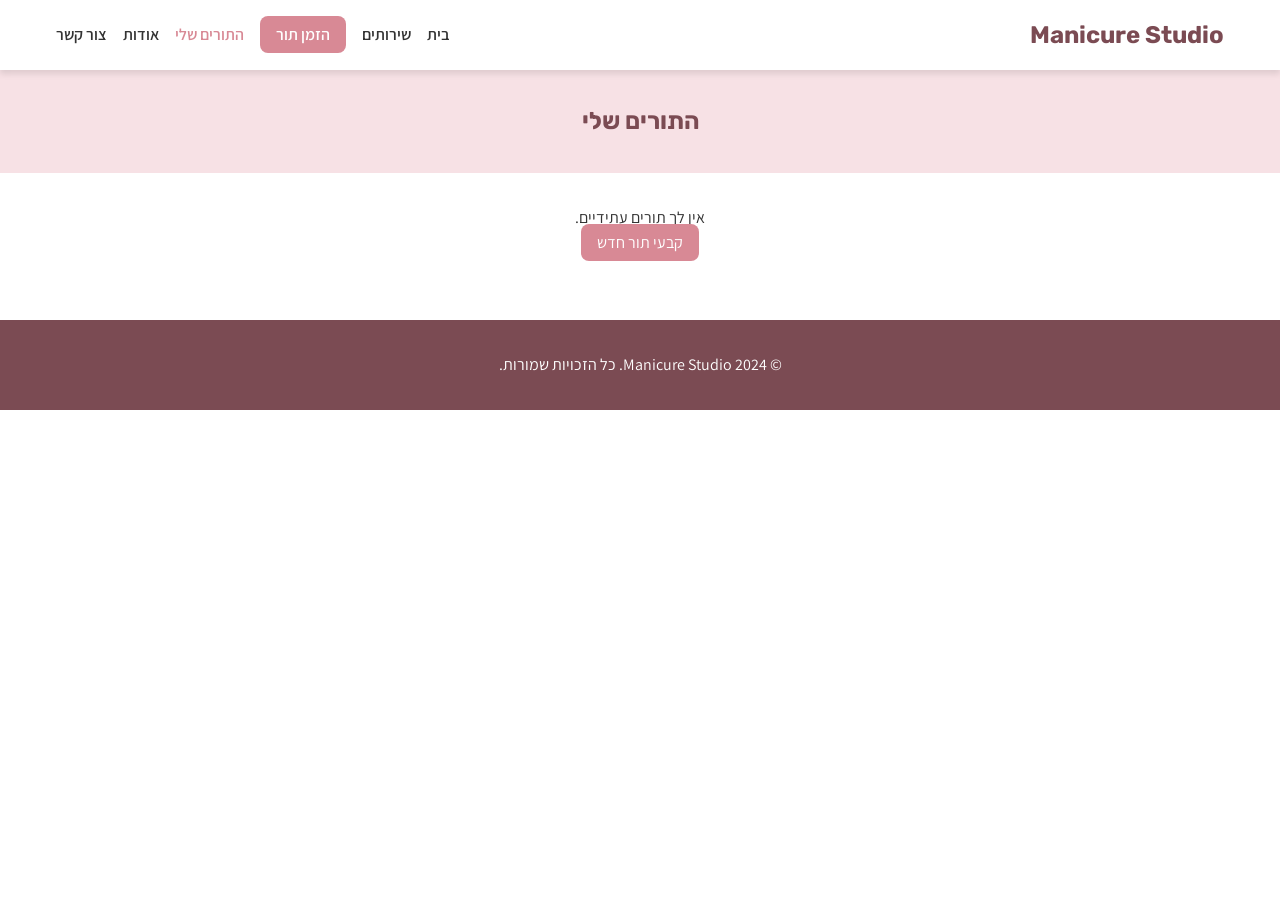
==== appointments.html @ 084a0c17 "Setup services.html head, fonts and css links" ====
<!DOCTYPE html>
<html lang="he" dir="rtl">

<head>
    <meta charset="UTF-8">
    <meta name="viewport" content="width=device-width, initial-scale=1.0">
    <title>התורים שלי - Manicure Studio</title>
    <link rel="stylesheet" href="css/style.css">
    <link rel="stylesheet" href="css/appointments.css">
    <link rel="preconnect" href="https://fonts.googleapis.com">
    <link rel="preconnect" href="https://fonts.gstatic.com" crossorigin>
    <link
        href="https://fonts.googleapis.com/css2?family=Assistant:wght@300;400;600;700&family=Rubik:wght@400;500;700&display=swap"
        rel="stylesheet">
    <script src="https://code.jquery.com/jquery-3.7.1.min.js"></script>
</head>

<body>

    <header class="main-header">
        <div class="container">
            <a href="index.html" class="logo">Manicure Studio</a>
            <nav class="main-nav">
                <button class="nav-toggle" aria-label="פתח תפריט">☰</button>
                <ul class="nav-list">
                    <li><a href="index.html">בית</a></li>
                    <li><a href="services.html">שירותים</a></li>
                    <li><a href="booking.html" class="btn-primary">הזמן תור</a></li>
                    <li><a href="appointments.html" class="active">התורים שלי</a></li>
                    <li><a href="about.html">אודות</a></li>
                    <li><a href="contact.html">צור קשר</a></li>
                </ul>
            </nav>
        </div>
    </header>

    <main>
        <section class="page-header">
            <div class="container">
                <h1>התורים שלי</h1>
            </div>
        </section>

        <section class="appointments-section">
            <div class="container">
                <div id="appointments-list" class="appointments-grid">
                    <!-- Loaded by JS -->
                </div>
                <div id="no-appointments" style="display:none; text-align: center;">
                    <p>אין לך תורים עתידיים.</p>
                    <a href="booking.html" class="btn-primary">קבעי תור חדש</a>
                </div>
            </div>
        </section>
    </main>

    <footer class="main-footer">
        <div class="container">
            <p>&copy; 2024 Manicure Studio. כל הזכויות שמורות.</p>
        </div>
    </footer>

    <script src="js/data.js"></script>
    <script src="js/AppointmentManager.js"></script>
    <script src="js/main.js"></script>
    <script src="js/appointments.js"></script>
</body>

</html>
---- css/style.css ----
:root {
    --primary-color: #d88995;
    /* Dusty Pink */
    --secondary-color: #f7e1e5;
    /* Very Light Pink */
    --text-color: #333333;
    --bg-color: #ffffff;
    --accent-color: #7b4b53;
    --success-color: #4CAF50;
    --error-color: #f44336;

    --font-main: 'Assistant', sans-serif;
    --font-heading: 'Rubik', sans-serif;

    --spacing-sm: 8px;
    --spacing-md: 16px;
    --spacing-lg: 32px;
    --spacing-xl: 64px;

    --border-radius: 8px;
    --shadow: 0 4px 6px rgba(0, 0, 0, 0.1);
    --transition: 0.3s ease;
}

* {
    box-sizing: border-box;
    margin: 0;
    padding: 0;
}

body {
    font-family: var(--font-main);
    color: var(--text-color);
    line-height: 1.6;
    background-color: var(--bg-color);
}

a {
    text-decoration: none;
    color: inherit;
    transition: var(--transition);
}

ul {
    list-style: none;
}

.container {
    max-width: 1200px;
    margin: 0 auto;
    padding: 0 var(--spacing-md);
}

/* Header */
.main-header {
    background-color: #fff;
    box-shadow: var(--shadow);
    padding: var(--spacing-md) 0;
    position: sticky;
    top: 0;
    z-index: 100;
}

.main-header .container {
    display: flex;
    justify-content: space-between;
    align-items: center;
}

.logo {
    font-family: var(--font-heading);
    font-size: 1.5rem;
    font-weight: 700;
    color: var(--accent-color);
}

.nav-list {
    display: flex;
    gap: var(--spacing-md);
    align-items: center;
}

.nav-list a {
    font-weight: 600;
}

.nav-list a.active,
.nav-list a:hover {
    color: var(--primary-color);
}

.nav-toggle {
    display: none;
    background: none;
    border: none;
    font-size: 1.5rem;
    cursor: pointer;
}

/* Buttons */
.btn-primary {
    background-color: var(--primary-color);
    color: white !important;
    padding: 0.5rem 1rem;
    border-radius: var(--border-radius);
}

.btn-primary:hover {
    background-color: var(--accent-color);
}

.btn-cta {
    display: inline-block;
    background-color: var(--accent-color);
    color: white;
    padding: 1rem 2rem;
    border-radius: var(--border-radius);
    font-weight: bold;
    font-size: 1.1rem;
    margin-top: var(--spacing-lg);
}

.btn-cta:hover {
    background-color: var(--primary-color);
}

/* Footer */
.main-footer {
    background-color: var(--accent-color);
    color: white;
    text-align: center;
    padding: var(--spacing-lg) 0;
    margin-top: var(--spacing-xl);
}

/* Shared Page Header (used in subpages) */
.page-header {
    background-color: var(--secondary-color);
    padding: var(--spacing-lg) 0;
    text-align: center;
    margin-bottom: var(--spacing-lg);
}

.page-header h1 {
    font-family: var(--font-heading);
    color: var(--accent-color);
}

/* Forms */
.styled-form {
    max-width: 600px;
    margin: 0 auto;
    background: white;
    padding: var(--spacing-lg);
    border-radius: var(--border-radius);
    box-shadow: var(--shadow);
}

.form-group {
    margin-bottom: var(--spacing-md);
}

.form-group label {
    display: block;
    margin-bottom: 5px;
    font-weight: 600;
}

.form-group input,
.form-group select,
.form-group textarea {
    width: 100%;
    padding: 10px;
    border: 1px solid #ddd;
    border-radius: 4px;
    font-family: var(--font-main);
    font-size: 1rem;
}

.form-group input:focus,
.form-group select:focus,
.form-group textarea:focus {
    outline: none;
    border-color: var(--primary-color);
}

/* Responsive */
@media (max-width: 768px) {
    .nav-toggle {
        display: block;
    }

    .nav-list {
        display: none;
        /* JS will toggle this */
        flex-direction: column;
        position: absolute;
        top: 100%;
        left: 0;
        right: 0;
        background: white;
        box-shadow: var(--shadow);
        padding: var(--spacing-md);
    }

    .nav-list.open {
        display: flex;
    }
}
---- css/appointments.css ----
/* Appointment Cards */
.appointments-grid {
    display: grid;
    gap: var(--spacing-md);
    max-width: 800px;
    margin: 0 auto;
}

.appointment-card {
    background: white;
    padding: var(--spacing-md);
    border-radius: var(--border-radius);
    box-shadow: var(--shadow);
    border-right: 5px solid var(--success-color);
    display: flex;
    justify-content: space-between;
    align-items: center;
    flex-wrap: wrap;
    gap: 1rem;
}

.appointment-card.cancelled {
    border-right-color: var(--error-color);
    opacity: 0.7;
}

.status-badge {
    padding: 2px 8px;
    border-radius: 12px;
    font-size: 0.8rem;
    color: white;
}

.status-badge.confirmed {
    background: var(--success-color);
}

.status-badge.cancelled {
    background: var(--error-color);
}

.btn-cancel {
    background: transparent;
    border: 1px solid var(--error-color);
    color: var(--error-color);
    padding: 5px 10px;
    border-radius: 4px;
    cursor: pointer;
}

.btn-cancel:hover {
    background: var(--error-color);
    color: white;
}
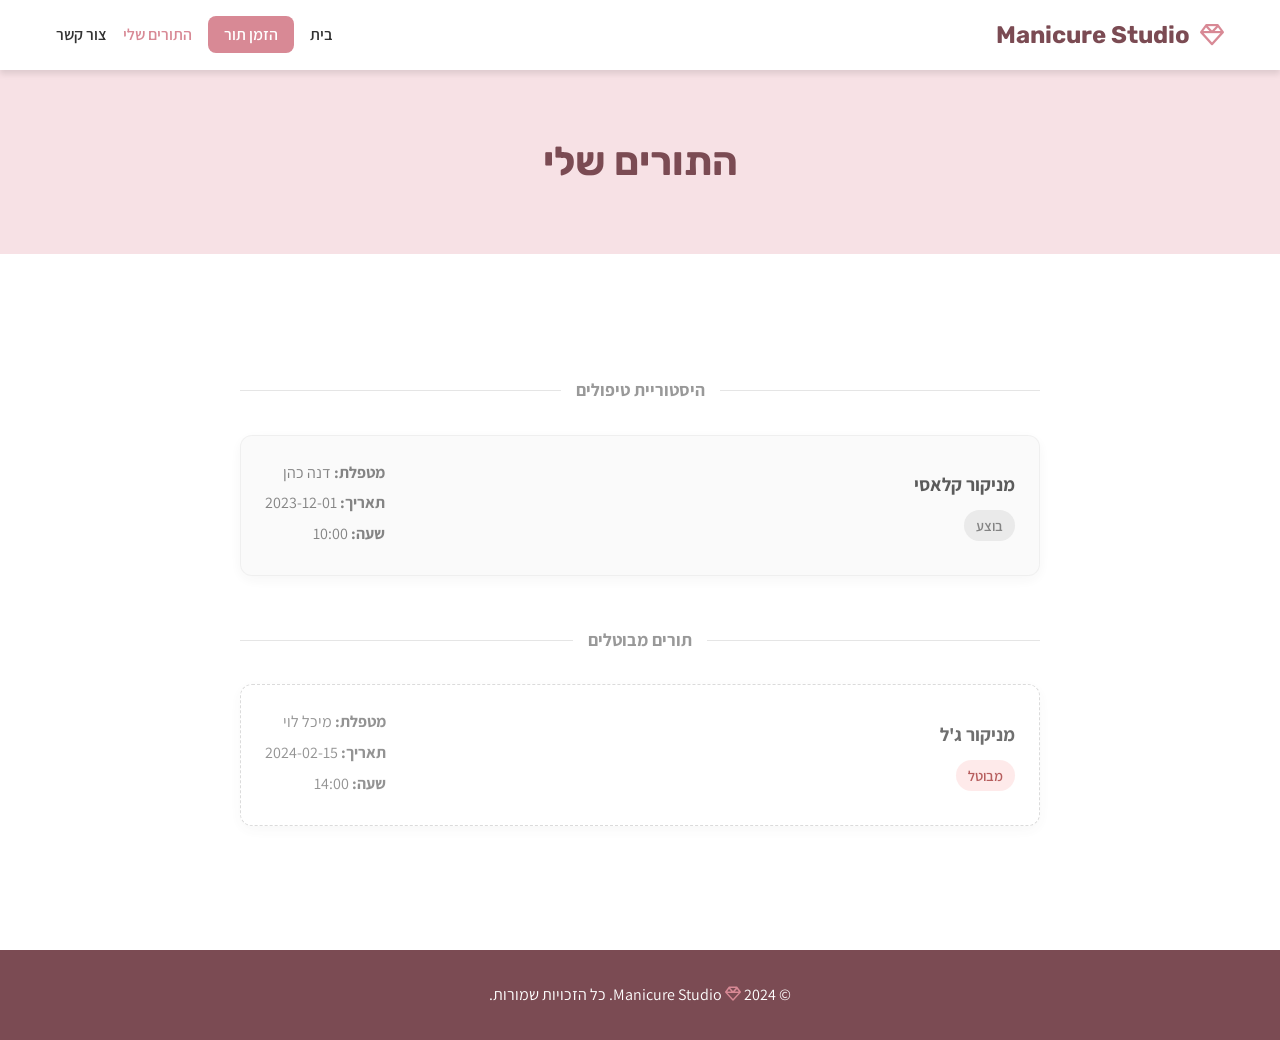
==== commit 01cc544a: "Recover missing project files (appointments, services, booking, etc.) from commit 3b9bb43" ====
--- a/appointments.html
+++ b/appointments.html
@@ -12,6 +12,7 @@
     <link
         href="https://fonts.googleapis.com/css2?family=Assistant:wght@300;400;600;700&family=Rubik:wght@400;500;700&display=swap"
         rel="stylesheet">
+    <link rel="stylesheet" href="https://cdnjs.cloudflare.com/ajax/libs/font-awesome/6.5.1/css/all.min.css">
     <script src="https://code.jquery.com/jquery-3.7.1.min.js"></script>
 </head>
 
@@ -19,16 +20,16 @@
 
     <header class="main-header">
         <div class="container">
-            <a href="index.html" class="logo">Manicure Studio</a>
+            <a href="index.html" class="logo"><i class="fa-regular fa-gem logo-icon"></i> Manicure Studio</a>
             <nav class="main-nav">
                 <button class="nav-toggle" aria-label="פתח תפריט">☰</button>
                 <ul class="nav-list">
                     <li><a href="index.html">בית</a></li>
-                    <li><a href="services.html">שירותים</a></li>
-                    <li><a href="booking.html" class="btn-primary">הזמן תור</a></li>
+
+                    <li><a href="services.html" class="btn-primary">הזמן תור</a></li>
                     <li><a href="appointments.html" class="active">התורים שלי</a></li>
-                    <li><a href="about.html">אודות</a></li>
-                    <li><a href="contact.html">צור קשר</a></li>
+
+                    <li><a href="index.html#contact">צור קשר</a></li>
                 </ul>
             </nav>
         </div>
@@ -48,7 +49,7 @@
                 </div>
                 <div id="no-appointments" style="display:none; text-align: center;">
                     <p>אין לך תורים עתידיים.</p>
-                    <a href="booking.html" class="btn-primary">קבעי תור חדש</a>
+                    <a href="services.html" class="btn-primary">קבעי תור חדש</a>
                 </div>
             </div>
         </section>
@@ -56,7 +57,7 @@
 
     <footer class="main-footer">
         <div class="container">
-            <p>&copy; 2024 Manicure Studio. כל הזכויות שמורות.</p>
+            <p>&copy; 2024 <i class="fa-regular fa-gem logo-icon"></i> Manicure Studio. כל הזכויות שמורות.</p>
         </div>
     </footer>
 
--- a/css/style.css
+++ b/css/style.css
@@ -38,7 +38,6 @@
 a {
     text-decoration: none;
     color: inherit;
-    transition: var(--transition);
 }
 
 ul {
@@ -72,6 +71,13 @@
     font-size: 1.5rem;
     font-weight: 700;
     color: var(--accent-color);
+    display: flex;
+    align-items: center;
+    gap: 10px;
+}
+
+.logo-icon {
+    color: var(--primary-color);
 }
 
 .nav-list {
@@ -122,6 +128,22 @@
 
 .btn-cta:hover {
     background-color: var(--primary-color);
+}
+
+.btn-outline {
+    background-color: transparent;
+    color: var(--primary-color);
+    border: 2px solid var(--primary-color);
+    padding: 0.5rem 1rem;
+    border-radius: var(--border-radius);
+    cursor: pointer;
+    font-weight: 600;
+
+}
+
+.btn-outline:hover {
+    background-color: var(--primary-color);
+    color: white;
 }
 
 /* Footer */
--- a/css/appointments.css
+++ b/css/appointments.css
@@ -1,54 +1,132 @@
-/* Appointment Cards */
+.page-header {
+    background-color: var(--secondary-color);
+    padding: 60px 0;
+    text-align: center;
+}
+
+.page-header h1 {
+    font-family: var(--font-heading);
+    color: var(--accent-color);
+    font-size: 2.5rem;
+}
+
+.appointments-section {
+    padding: 60px 0;
+    min-height: 50vh;
+}
+
 .appointments-grid {
-    display: grid;
-    gap: var(--spacing-md);
+    display: flex;
+    flex-direction: column;
+    gap: 20px;
     max-width: 800px;
     margin: 0 auto;
 }
 
 .appointment-card {
-    background: white;
-    padding: var(--spacing-md);
-    border-radius: var(--border-radius);
-    box-shadow: var(--shadow);
-    border-right: 5px solid var(--success-color);
+    background: #fff;
+    border-radius: 12px;
+    padding: 24px;
+    box-shadow: 0 4px 15px rgba(0, 0, 0, 0.05);
+    border: 1px solid rgba(0, 0, 0, 0.05);
     display: flex;
     justify-content: space-between;
     align-items: center;
-    flex-wrap: wrap;
-    gap: 1rem;
 }
 
-.appointment-card.cancelled {
-    border-right-color: var(--error-color);
-    opacity: 0.7;
+.appointment-card {
+    position: relative;
+}
+
+.appointment-card:hover {
+    top: 3px;
+}
+
+
+.app-header h3 {
+    margin-bottom: 10px;
+    color: var(--text-color);
 }
 
 .status-badge {
-    padding: 2px 8px;
-    border-radius: 12px;
-    font-size: 0.8rem;
-    color: white;
+    display: inline-block;
+    padding: 4px 12px;
+    border-radius: 20px;
+    font-size: 0.9rem;
+    font-weight: 600;
 }
 
 .status-badge.confirmed {
-    background: var(--success-color);
+    background-color: #dcfce7;
+    color: #166534;
 }
 
 .status-badge.cancelled {
-    background: var(--error-color);
+    background-color: #fee2e2;
+    color: #991b1b;
+}
+
+.app-details p {
+    margin-bottom: 5px;
+    color: #666;
 }
 
 .btn-cancel {
-    background: transparent;
-    border: 1px solid var(--error-color);
-    color: var(--error-color);
-    padding: 5px 10px;
-    border-radius: 4px;
+    background: none;
+    border: 1px solid #fee2e2;
+    color: #991b1b;
+    padding: 8px 16px;
+    border-radius: 6px;
     cursor: pointer;
+    font-family: var(--font-body);
+    transition: all 0.3s ease;
 }
 
 .btn-cancel:hover {
-    background: var(--error-color);
-    color: white;
+    background-color: #fee2e2;
+}
+
+/* Past Appointments */
+.appointment-card.past-appointment {
+    background-color: #f9f9f9;
+    filter: grayscale(100%);
+    opacity: 0.8;
+}
+
+.appointment-card.past-appointment .status-badge {
+    background-color: #e5e5e5;
+    color: #666;
+}
+
+/* Cancelled Appointments */
+.appointment-card.cancelled-appointment {
+    opacity: 0.7;
+    border: 1px dashed #ccc;
+}
+
+.appointments-divider {
+    text-align: center;
+    margin: 30px 0 10px;
+    position: relative;
+}
+
+.appointments-divider h3 {
+    display: inline-block;
+    background: #fff;
+    padding: 0 15px;
+    position: relative;
+    z-index: 1;
+    color: #999;
+    font-size: 1.1rem;
+}
+
+.appointments-divider::before {
+    content: '';
+    position: absolute;
+    top: 50%;
+    left: 0;
+    right: 0;
+    height: 1px;
+    background: #e5e5e5;
+    z-index: 0;
 }
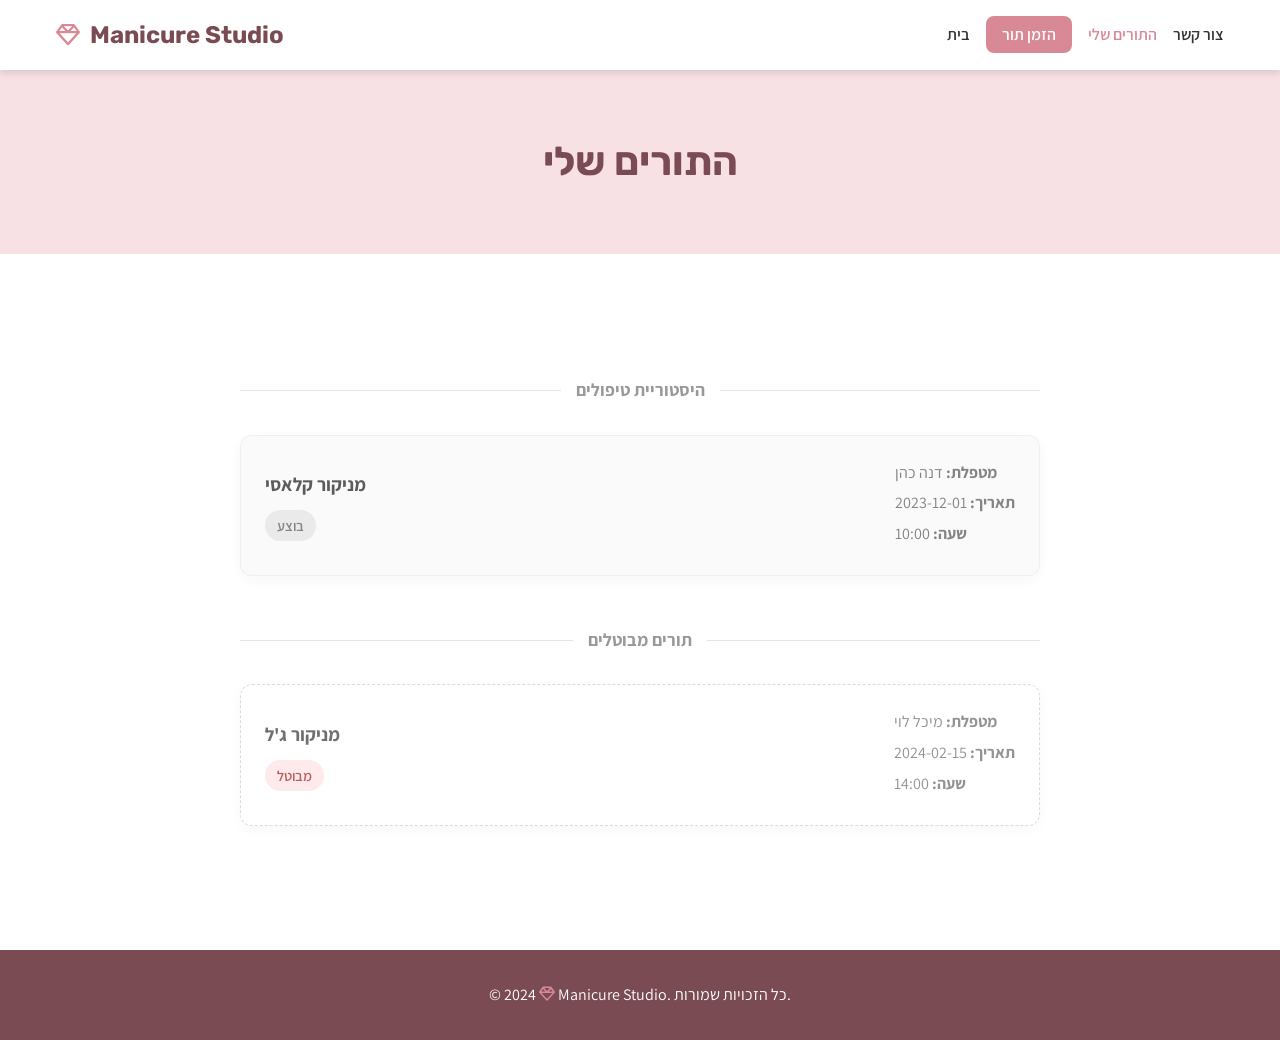
==== commit 497d4504: "Fix case sensitivity for GitHub Pages: Rename HTML files to lowercase and remove duplicate JS" ====
--- a/appointments.html
+++ b/appointments.html
@@ -1,9 +1,10 @@
 <!DOCTYPE html>
-<html lang="he" dir="rtl">
+<html lang="en">
 
 <head>
     <meta charset="UTF-8">
     <meta name="viewport" content="width=device-width, initial-scale=1.0">
+    <title>Document</title>
     <title>התורים שלי - Manicure Studio</title>
     <link rel="stylesheet" href="css/style.css">
     <link rel="stylesheet" href="css/appointments.css">
@@ -17,10 +18,9 @@
 </head>
 
 <body>
-
     <header class="main-header">
         <div class="container">
-            <a href="index.html" class="logo"><i class="fa-regular fa-gem logo-icon"></i> Manicure Studio</a>
+            <a href="index.html" class="logo"><i class="fa-regular fa-gem logo-icon"></i>Manicure Studio</a>
             <nav class="main-nav">
                 <button class="nav-toggle" aria-label="פתח תפריט">☰</button>
                 <ul class="nav-list">
@@ -34,18 +34,15 @@
             </nav>
         </div>
     </header>
-
     <main>
         <section class="page-header">
             <div class="container">
                 <h1>התורים שלי</h1>
             </div>
         </section>
-
         <section class="appointments-section">
             <div class="container">
                 <div id="appointments-list" class="appointments-grid">
-                    <!-- Loaded by JS -->
                 </div>
                 <div id="no-appointments" style="display:none; text-align: center;">
                     <p>אין לך תורים עתידיים.</p>
@@ -54,7 +51,6 @@
             </div>
         </section>
     </main>
-
     <footer class="main-footer">
         <div class="container">
             <p>&copy; 2024 <i class="fa-regular fa-gem logo-icon"></i> Manicure Studio. כל הזכויות שמורות.</p>
@@ -62,7 +58,7 @@
     </footer>
 
     <script src="js/data.js"></script>
-    <script src="js/AppointmentManager.js"></script>
+    <script src="js/appointment_manager.js"></script>
     <script src="js/main.js"></script>
     <script src="js/appointments.js"></script>
 </body>
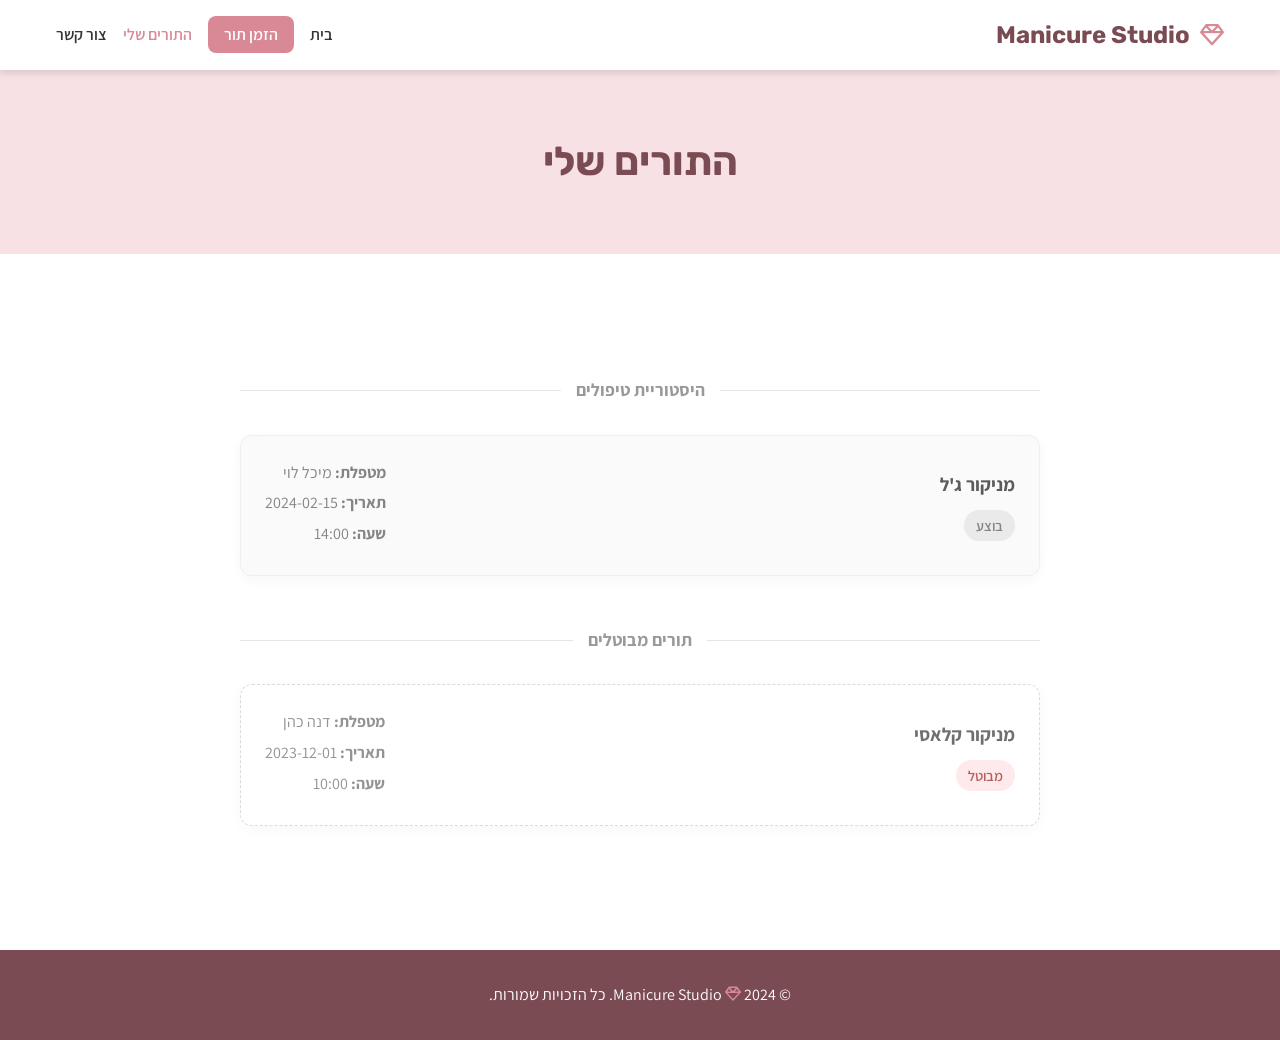
==== commit 98859f43: "Fix navbar alignment by setting dir=rtl in appointments.html" ====
--- a/appointments.html
+++ b/appointments.html
@@ -1,5 +1,5 @@
 <!DOCTYPE html>
-<html lang="en">
+<html lang="he" dir="rtl">
 
 <head>
     <meta charset="UTF-8">
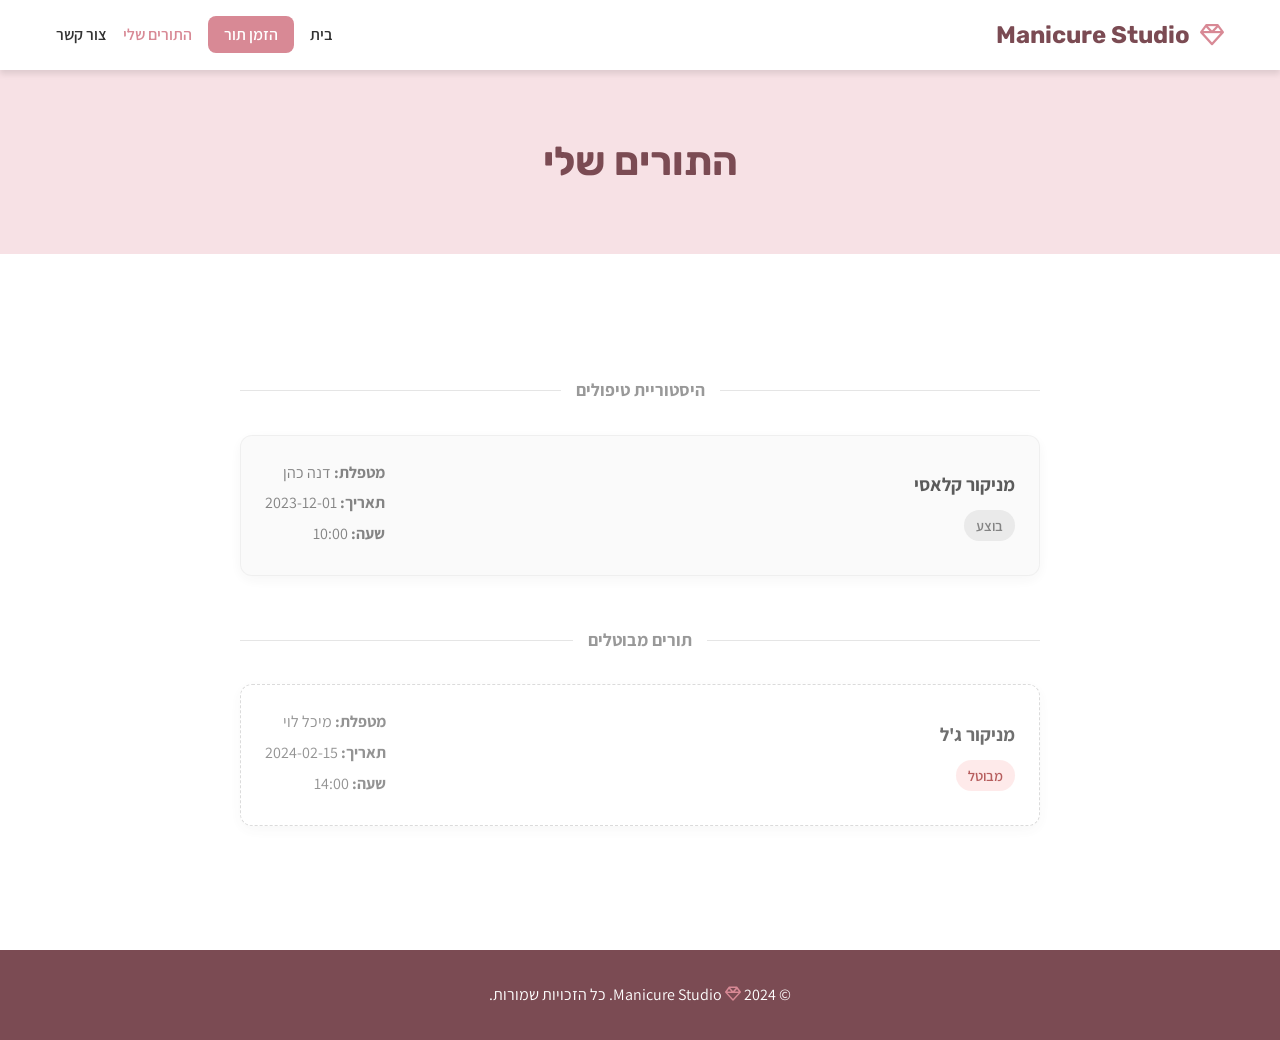
==== commit 3a88a34b: "Lighthouse optimizations: defer scripts, lazy load images, add meta descriptions" ====
--- a/appointments.html
+++ b/appointments.html
@@ -4,6 +4,8 @@
 <head>
     <meta charset="UTF-8">
     <meta name="viewport" content="width=device-width, initial-scale=1.0">
+    <meta name="description"
+        content="התורים שלי - Manicure Studio. צפי בתורים העתידיים והיסטוריית הטיפולים שלך. נהלי את התורים שלך בקלות.">
     <title>Document</title>
     <title>התורים שלי - Manicure Studio</title>
     <link rel="stylesheet" href="css/style.css">
@@ -14,7 +16,7 @@
         href="https://fonts.googleapis.com/css2?family=Assistant:wght@300;400;600;700&family=Rubik:wght@400;500;700&display=swap"
         rel="stylesheet">
     <link rel="stylesheet" href="https://cdnjs.cloudflare.com/ajax/libs/font-awesome/6.5.1/css/all.min.css">
-    <script src="https://code.jquery.com/jquery-3.7.1.min.js"></script>
+    <script src="https://code.jquery.com/jquery-3.7.1.min.js" defer></script>
 </head>
 
 <body>
@@ -57,10 +59,10 @@
         </div>
     </footer>
 
-    <script src="js/data.js"></script>
-    <script src="js/appointment_manager.js"></script>
-    <script src="js/main.js"></script>
-    <script src="js/appointments.js"></script>
+    <script src="js/data.js" defer></script>
+    <script src="js/appointment_manager.js" defer></script>
+    <script src="js/main.js" defer></script>
+    <script src="js/appointments.js" defer></script>
 </body>
 
 </html>
